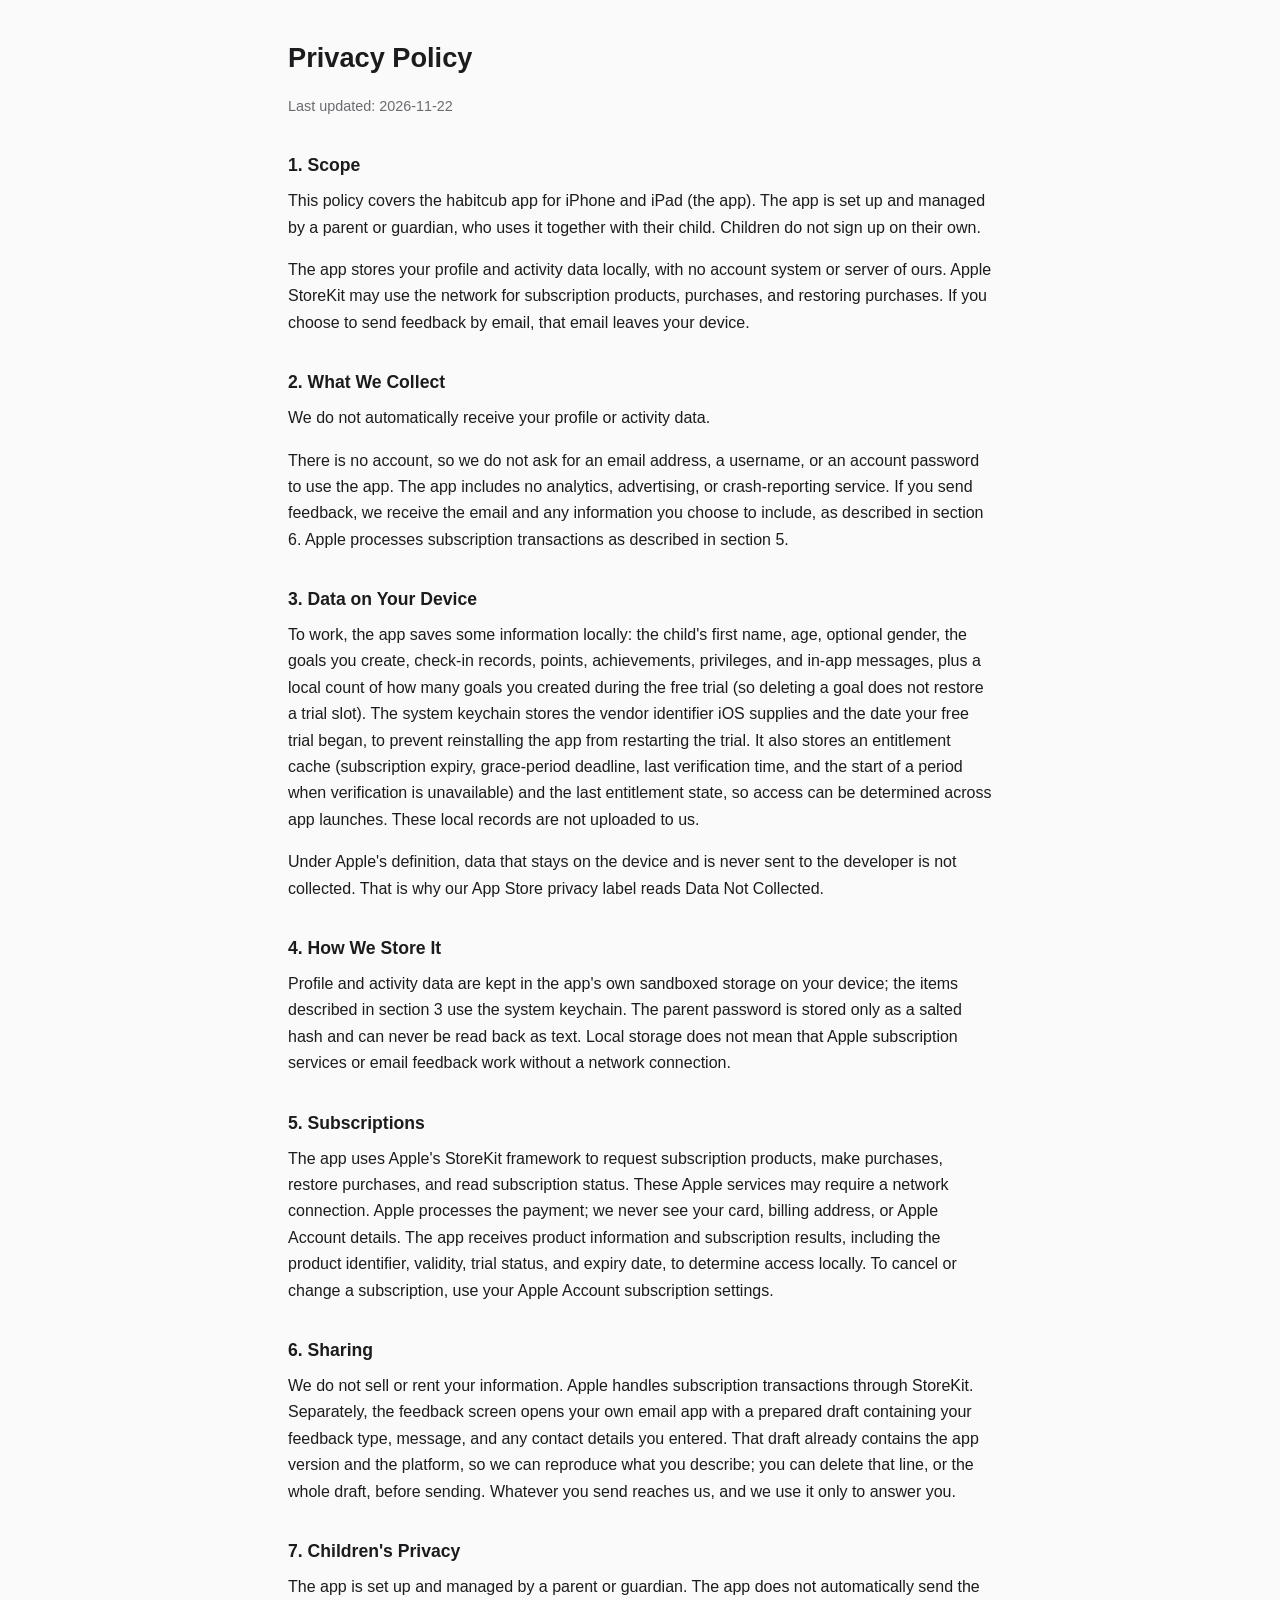
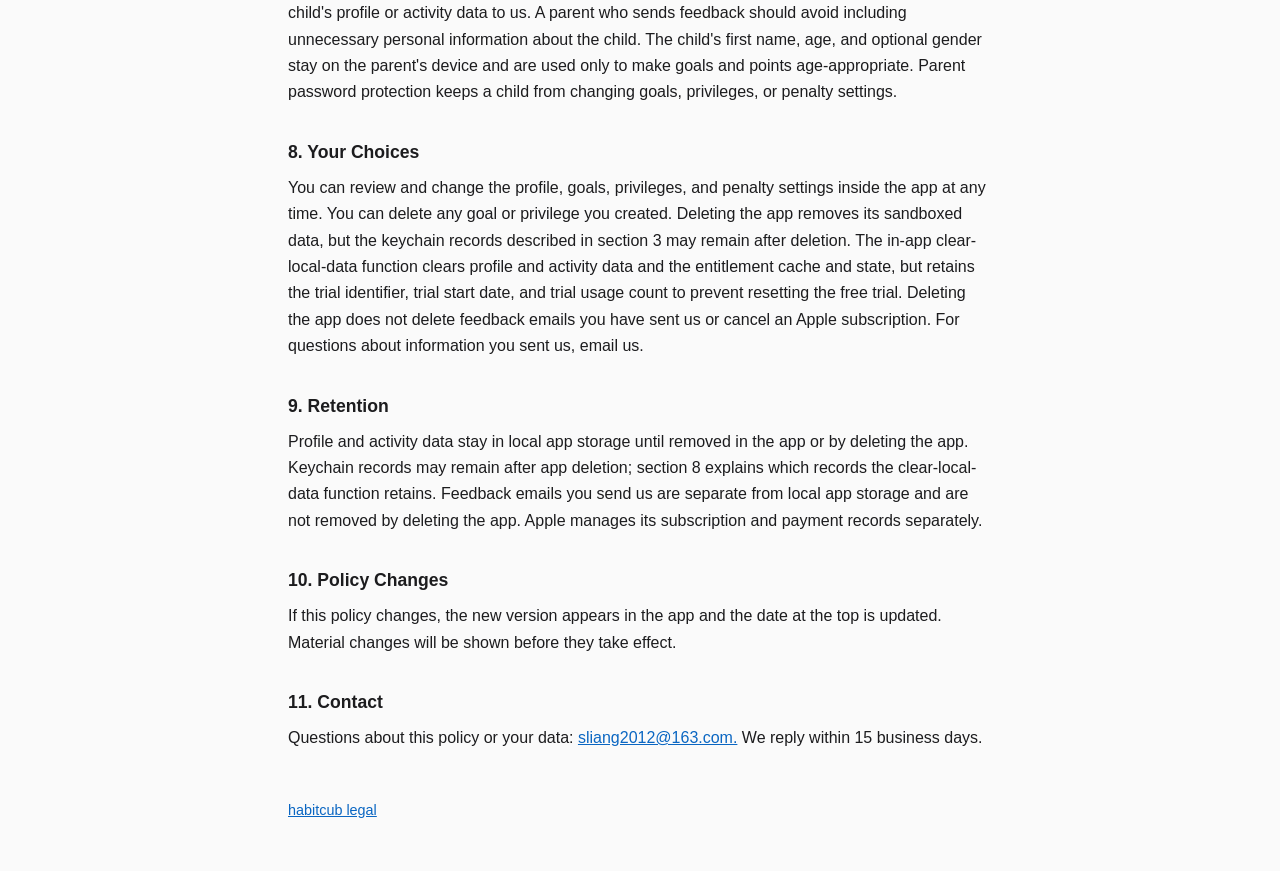
==== privacy.html @ 7b56c377 "feat(legal): 隐私政策线上页 + 订阅条款（Apple 标准 EULA）+ 商标初筛记录 上架 App Store 的三项前置一并落地：  1) 隐私政策 URL（V12 / D8）：新增" ====
<!DOCTYPE html>
<html lang="en">
<head>
<meta charset="utf-8">
<meta name="viewport" content="width=device-width,initial-scale=1">
<title>habitcub - Privacy Policy</title>
<link rel="stylesheet" href="style.css">
</head>
<body>
<main>
<h1>Privacy Policy</h1>
<p class="meta">Last updated: 2026-11-22</p>
<h2>1. Scope</h2>
<p>This policy covers the habitcub app for iPhone and iPad (the app). The app is set up and managed by a parent or guardian, who uses it together with their child. Children do not sign up on their own.</p>
<p>The app stores your profile and activity data locally, with no account system or server of ours. Apple StoreKit may use the network for subscription products, purchases, and restoring purchases. If you choose to send feedback by email, that email leaves your device.</p>
<h2>2. What We Collect</h2>
<p>We do not automatically receive your profile or activity data.</p>
<p>There is no account, so we do not ask for an email address, a username, or an account password to use the app. The app includes no analytics, advertising, or crash-reporting service. If you send feedback, we receive the email and any information you choose to include, as described in section 6. Apple processes subscription transactions as described in section 5.</p>
<h2>3. Data on Your Device</h2>
<p>To work, the app saves some information locally: the child's first name, age, optional gender, the goals you create, check-in records, points, achievements, privileges, and in-app messages, plus a local count of how many goals you created during the free trial (so deleting a goal does not restore a trial slot). The system keychain stores the vendor identifier iOS supplies and the date your free trial began, to prevent reinstalling the app from restarting the trial. It also stores an entitlement cache (subscription expiry, grace-period deadline, last verification time, and the start of a period when verification is unavailable) and the last entitlement state, so access can be determined across app launches. These local records are not uploaded to us.</p>
<p>Under Apple's definition, data that stays on the device and is never sent to the developer is not collected. That is why our App Store privacy label reads Data Not Collected.</p>
<h2>4. How We Store It</h2>
<p>Profile and activity data are kept in the app's own sandboxed storage on your device; the items described in section 3 use the system keychain. The parent password is stored only as a salted hash and can never be read back as text. Local storage does not mean that Apple subscription services or email feedback work without a network connection.</p>
<h2>5. Subscriptions</h2>
<p>The app uses Apple's StoreKit framework to request subscription products, make purchases, restore purchases, and read subscription status. These Apple services may require a network connection. Apple processes the payment; we never see your card, billing address, or Apple Account details. The app receives product information and subscription results, including the product identifier, validity, trial status, and expiry date, to determine access locally. To cancel or change a subscription, use your Apple Account subscription settings.</p>
<h2>6. Sharing</h2>
<p>We do not sell or rent your information. Apple handles subscription transactions through StoreKit. Separately, the feedback screen opens your own email app with a prepared draft containing your feedback type, message, and any contact details you entered. That draft already contains the app version and the platform, so we can reproduce what you describe; you can delete that line, or the whole draft, before sending. Whatever you send reaches us, and we use it only to answer you.</p>
<h2>7. Children's Privacy</h2>
<p>The app is set up and managed by a parent or guardian. The app does not automatically send the child's profile or activity data to us. A parent who sends feedback should avoid including unnecessary personal information about the child. The child's first name, age, and optional gender stay on the parent's device and are used only to make goals and points age-appropriate. Parent password protection keeps a child from changing goals, privileges, or penalty settings.</p>
<h2>8. Your Choices</h2>
<p>You can review and change the profile, goals, privileges, and penalty settings inside the app at any time. You can delete any goal or privilege you created. Deleting the app removes its sandboxed data, but the keychain records described in section 3 may remain after deletion. The in-app clear-local-data function clears profile and activity data and the entitlement cache and state, but retains the trial identifier, trial start date, and trial usage count to prevent resetting the free trial. Deleting the app does not delete feedback emails you have sent us or cancel an Apple subscription. For questions about information you sent us, email us.</p>
<h2>9. Retention</h2>
<p>Profile and activity data stay in local app storage until removed in the app or by deleting the app. Keychain records may remain after app deletion; section 8 explains which records the clear-local-data function retains. Feedback emails you send us are separate from local app storage and are not removed by deleting the app. Apple manages its subscription and payment records separately.</p>
<h2>10. Policy Changes</h2>
<p>If this policy changes, the new version appears in the app and the date at the top is updated. Material changes will be shown before they take effect.</p>
<h2>11. Contact</h2>
<p>Questions about this policy or your data: <a href="mailto:sliang2012@163.com.">sliang2012@163.com.</a> We reply within 15 business days.</p>
</main>
<footer><a href="index.html">habitcub legal</a></footer>
</body>
</html>
---- style.css ----
:root { color-scheme: light dark; }
body {
  margin: 0;
  font: 16px/1.65 -apple-system, BlinkMacSystemFont, "Segoe UI", Roboto, "Helvetica Neue", Arial, sans-serif;
  color: #1c1c1e;
  background: #fafafa;
}
main {
  max-width: 44rem;
  margin: 0 auto;
  padding: 2.5rem 1.25rem 1rem;
}
h1 { font-size: 1.7rem; line-height: 1.3; margin: 0 0 1.25rem; }
h2 { font-size: 1.1rem; margin: 2rem 0 .5rem; }
p { margin: 0 0 1rem; }
p.meta { color: #6b6b70; font-size: .9rem; margin-bottom: 1.5rem; }
a { color: #0a66c2; }
footer {
  max-width: 44rem;
  margin: 0 auto;
  padding: 1rem 1.25rem 3rem;
  color: #6b6b70;
  font-size: .9rem;
}
@media (prefers-color-scheme: dark) {
  body { color: #e8e8ea; background: #131315; }
  p.meta, footer { color: #9a9aa0; }
  a { color: #6cb2ff; }
}
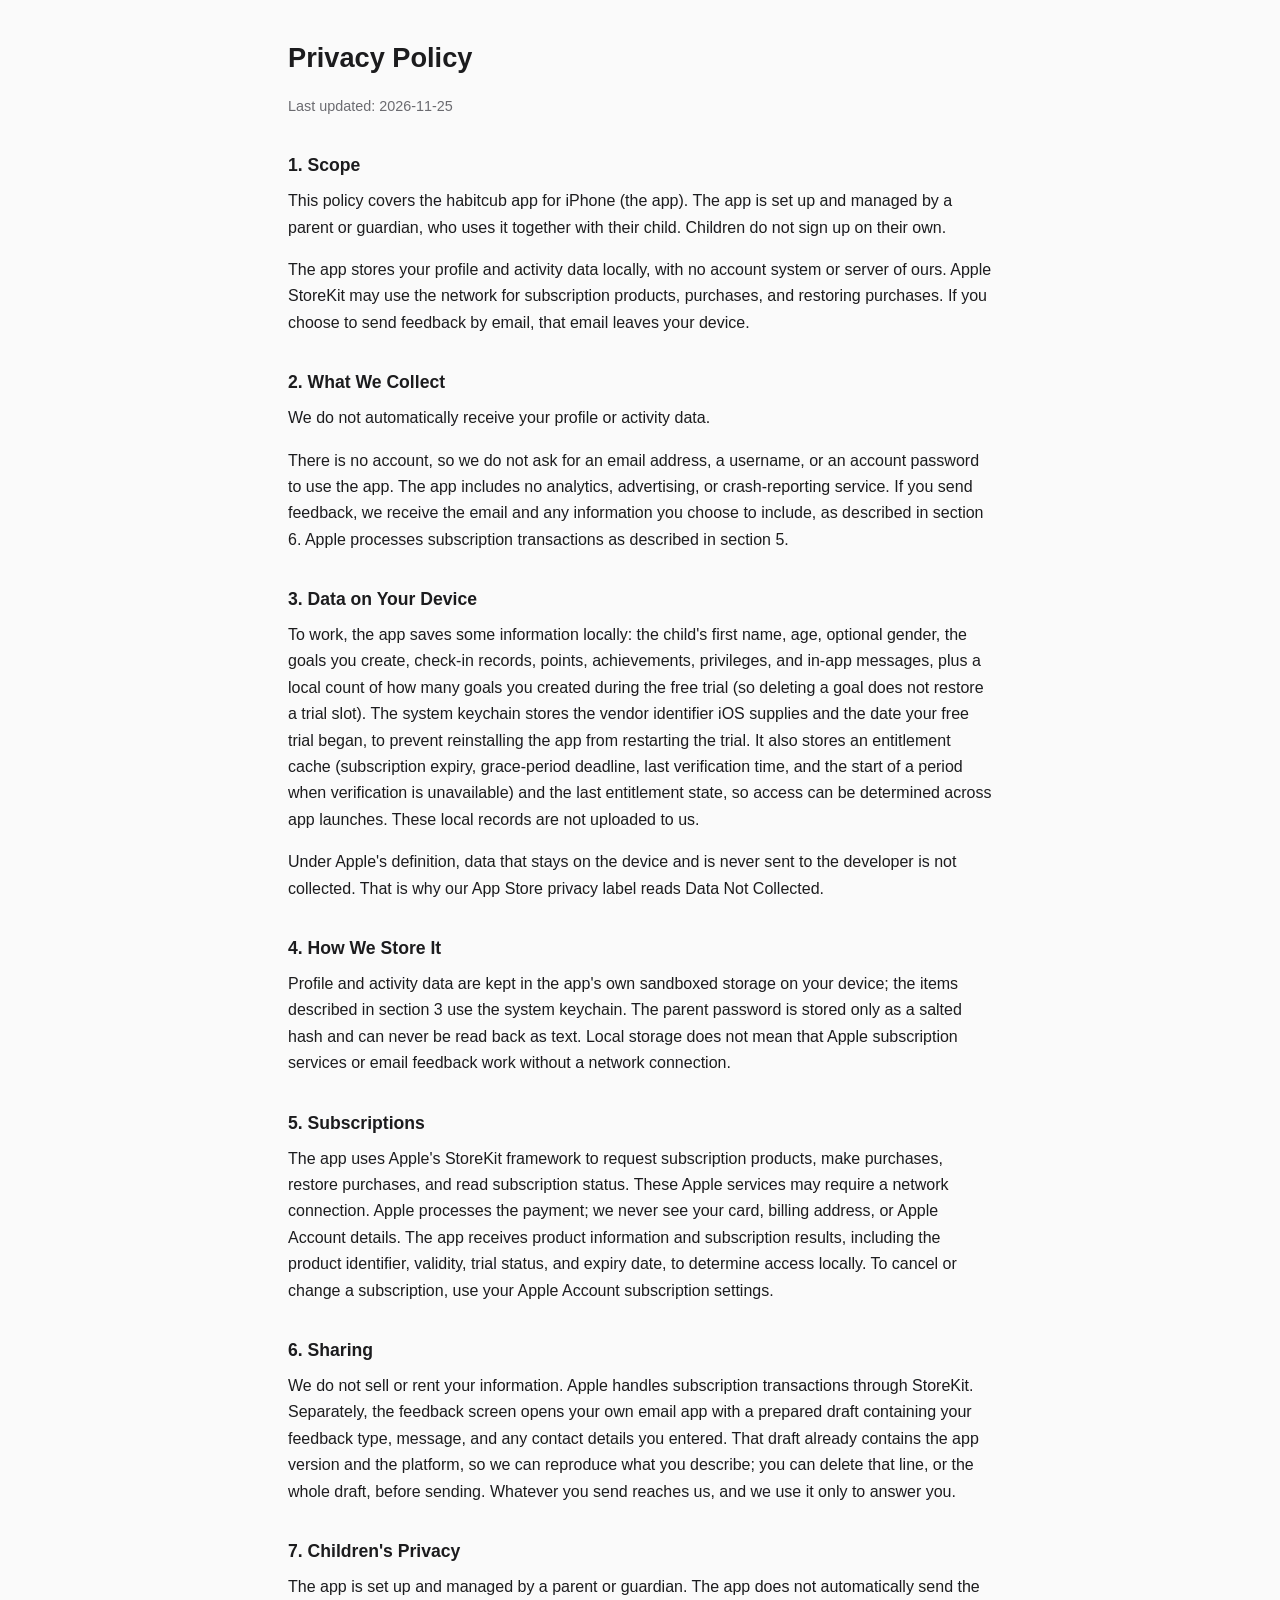
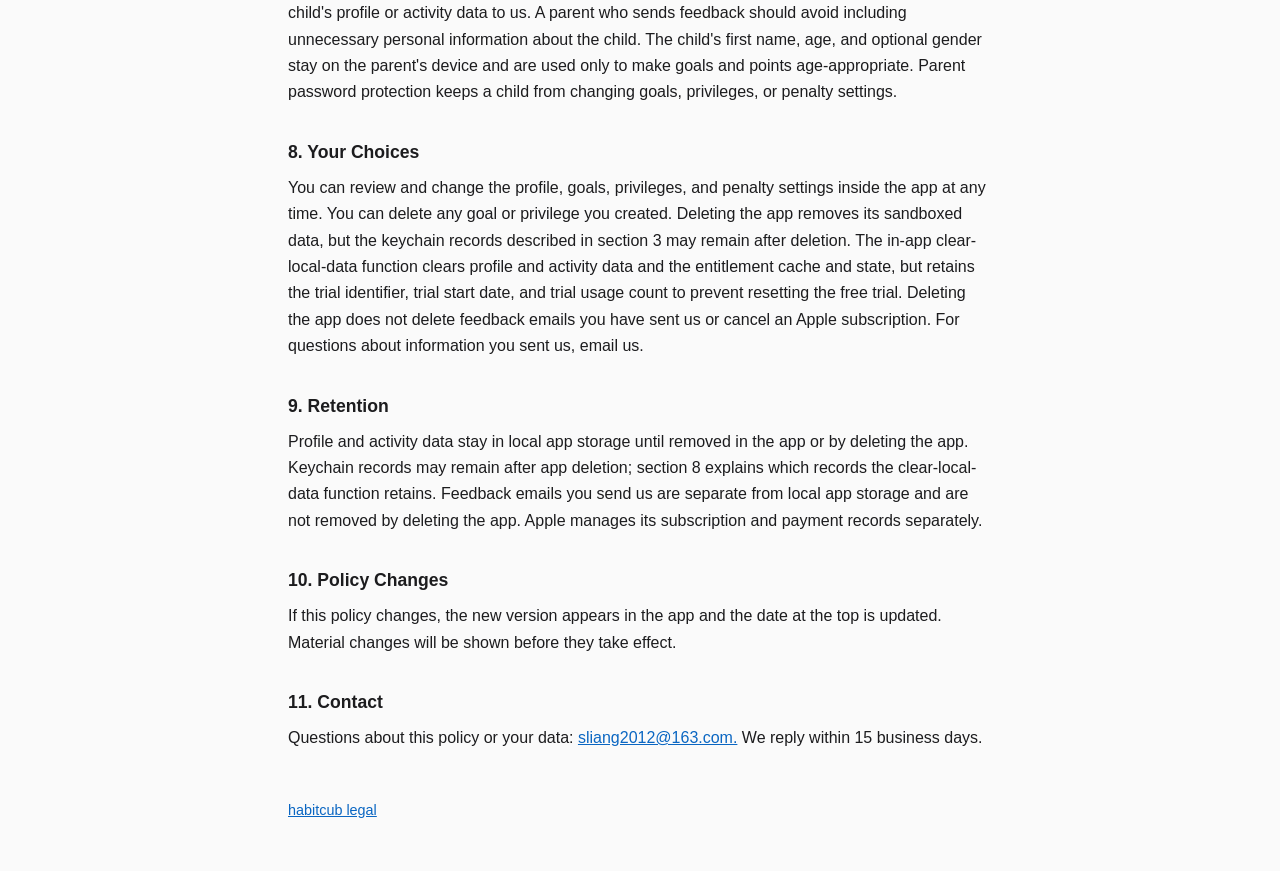
==== commit c7aba457: "feat(ios): v1 确定为仅 iPhone —— 设备族收口 + 隐私政策同步 + 新增上线 skill 决策：只上 iPhone，不做 iPad（EN_RELEASE D5 定案，2026-" ====
--- a/privacy.html
+++ b/privacy.html
@@ -9,9 +9,9 @@
 <body>
 <main>
 <h1>Privacy Policy</h1>
-<p class="meta">Last updated: 2026-11-22</p>
+<p class="meta">Last updated: 2026-11-25</p>
 <h2>1. Scope</h2>
-<p>This policy covers the habitcub app for iPhone and iPad (the app). The app is set up and managed by a parent or guardian, who uses it together with their child. Children do not sign up on their own.</p>
+<p>This policy covers the habitcub app for iPhone (the app). The app is set up and managed by a parent or guardian, who uses it together with their child. Children do not sign up on their own.</p>
 <p>The app stores your profile and activity data locally, with no account system or server of ours. Apple StoreKit may use the network for subscription products, purchases, and restoring purchases. If you choose to send feedback by email, that email leaves your device.</p>
 <h2>2. What We Collect</h2>
 <p>We do not automatically receive your profile or activity data.</p>
